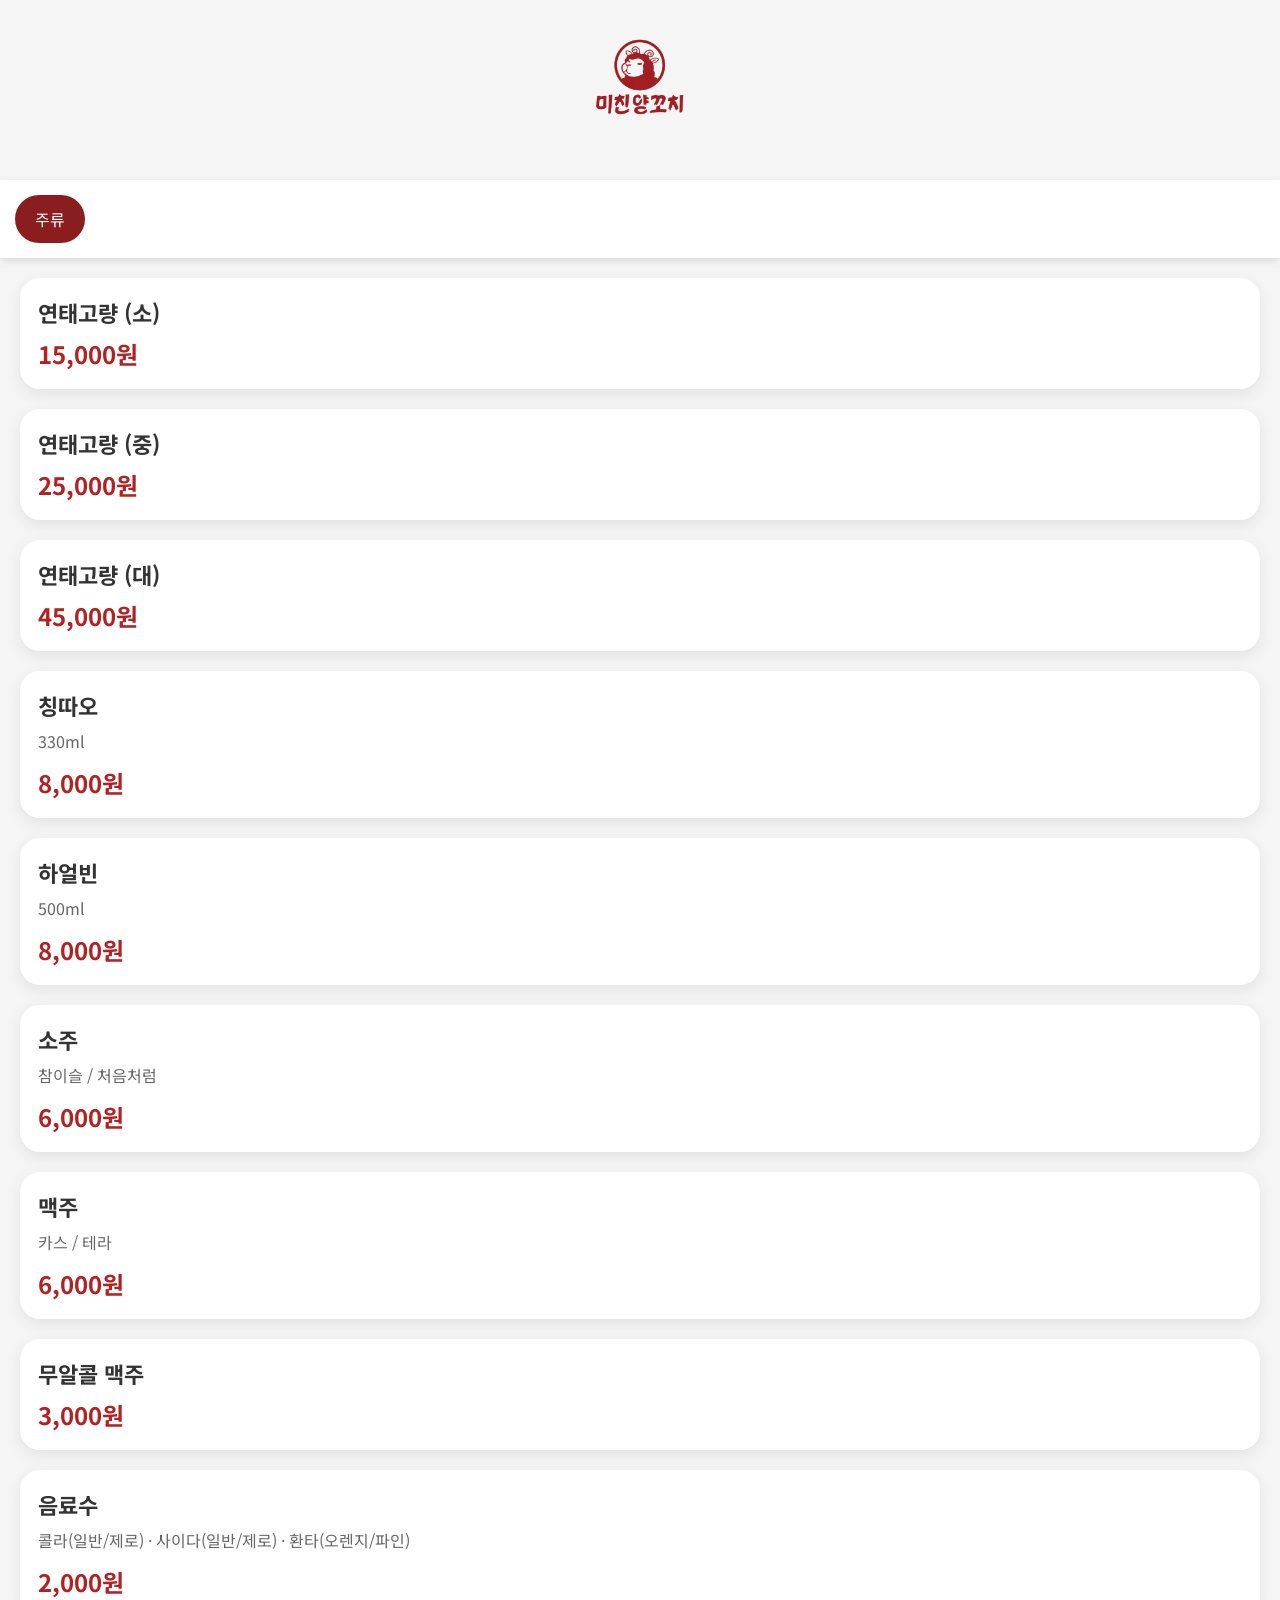
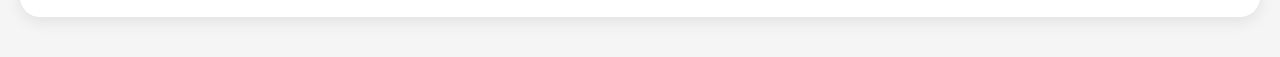
==== index.html @ 2ef43406 "수정완" ====
<!DOCTYPE html>
<html lang="ko">

<head>

<meta charset="UTF-8">
<meta name="viewport" content="width=device-width, initial-scale=1.0">

<title>미양이네 주류</title>

<link rel="stylesheet" href="style.css">

<link rel="preconnect" href="https://fonts.googleapis.com">
<link href="https://fonts.googleapis.com/css2?family=Noto+Sans+KR:wght@300;400;600;700&display=swap" rel="stylesheet">

</head>

<body>

<header>

    <img src="image.png" class="logo">


</header>



<div class="category">
    <button class="active">주류</button>
</div>



<div class="menu">

    <div class="card">

        <!--<img src="soju.jpg">-->

        <div class="info">

            <h2>연태고량 (소)</h2>

            <span>15,000원</span>

        </div>

    </div>





    <div class="card">

        <!--<img src="soju.jpg">-->

        <div class="info">

            <h2>연태고량 (중)</h2>

            <span>25,000원</span>

        </div>

    </div>

    <div class="card">

        <!--<img src="soju.jpg">-->

        <div class="info">

            <h2>연태고량 (대)</h2>

            <span>45,000원</span>

        </div>

    </div>



    <div class="card">

       <!--<img src="soju.jpg">-->

        <div class="info">

            <h2>칭따오</h2>

            <p>330ml</p>

            <span>8,000원</span>

        </div>

    </div>




    <div class="card">

        <!--<img src="soju.jpg">-->

        <div class="info">

            <h2>하얼빈</h2>

            <p>500ml</p>

            <span>8,000원</span>

        </div>

    </div>




    <div class="card">

        <!--<img src="soju.jpg">-->

        <div class="info">

            <h2>소주</h2>

            <p>참이슬 / 처음처럼</p>

            <span>6,000원</span>

        </div>

    </div>


    <div class="card">

        <!--<img src="soju.jpg">-->

        <div class="info">

            <h2>맥주</h2>

            <p>카스 / 테라</p>

            <span>6,000원</span>

        </div>

    </div>



    <div class="card">

        <!--<img src="soju.jpg">-->

        <div class="info">

            <h2>무알콜 맥주</h2>

            <span>3,000원</span>

        </div>

    </div>


    <div class="card">

        <!--<img src="soju.jpg">-->

        <div class="info">

            <h2>음료수</h2>

            <p>콜라(일반/제로) · 사이다(일반/제로) · 환타(오렌지/파인)</p>

            <span>2,000원</span>

        </div>

    </div>

</div>

</body>

</html>
---- style.css ----
*{

    margin:0;
    padding:0;
    box-sizing:border-box;
    font-family:'Noto Sans KR',sans-serif;
    
    }
    
    body{
    
    background:#f5f5f5;
    
    color:#333;
    
    }
    
    
    header{
    
    
    
    padding:35px 20px;
    
    text-align:center;
    
    color:white;
    
    }
    
    .logo{
    
    width:90px;
    
    margin-bottom:15px;
    
    }
    
    header h1{
    
    font-size:32px;
    
    }
    
    header p{
    
    margin-top:8px;
    
    opacity:.8;
    
    }
    
    
    
    .category{
    
    display:flex;
    
    overflow:auto;
    
    padding:15px;
    
    gap:10px;
    
    background:white;
    
    position:sticky;
    
    top:0;
    
    box-shadow:0 3px 8px rgba(0,0,0,.1);
    
    }
    
    .category button{
    
    border:none;
    
    background:#ddd;
    
    padding:12px 20px;
    
    border-radius:30px;
    
    font-size:16px;
    
    cursor:pointer;
    
    white-space:nowrap;
    
    }
    
    .category .active{
    
    background:#8A1E1E;
    
    color:white;
    
    }
    
    
    
    .menu{
    
    padding:20px;
    
    }
    
    
    
    .card{
    
    display:flex;
    
    background:white;
    
    border-radius:20px;
    
    overflow:hidden;
    
    margin-bottom:20px;
    
    box-shadow:0 5px 15px rgba(0,0,0,.08);
    
    transition:.3s;
    
    }
    
    .card:hover{
    
    transform:translateY(-5px);
    
    }
    
    
    
    .card img{
    
    width:130px;
    
    height:130px;
    
    object-fit:cover;
    
    }
    
    
    
    .info{
    
    padding:18px;
    
    display:flex;
    
    flex-direction:column;
    
    justify-content:center;
    
    }
    
    
    
    .info h2{
    
    font-size:22px;
    
    margin-bottom:8px;
    
    }
    
    
    
    .info p{
    
    color:#666;
    
    margin-bottom:12px;
    
    }
    
    
    
    .info span{
    
    font-size:24px;
    
    font-weight:bold;
    
    color:#B22222;
    
    }
    
    
    
    footer{
    
    padding:30px;
    
    text-align:center;
    
    color:#777;
    
    }
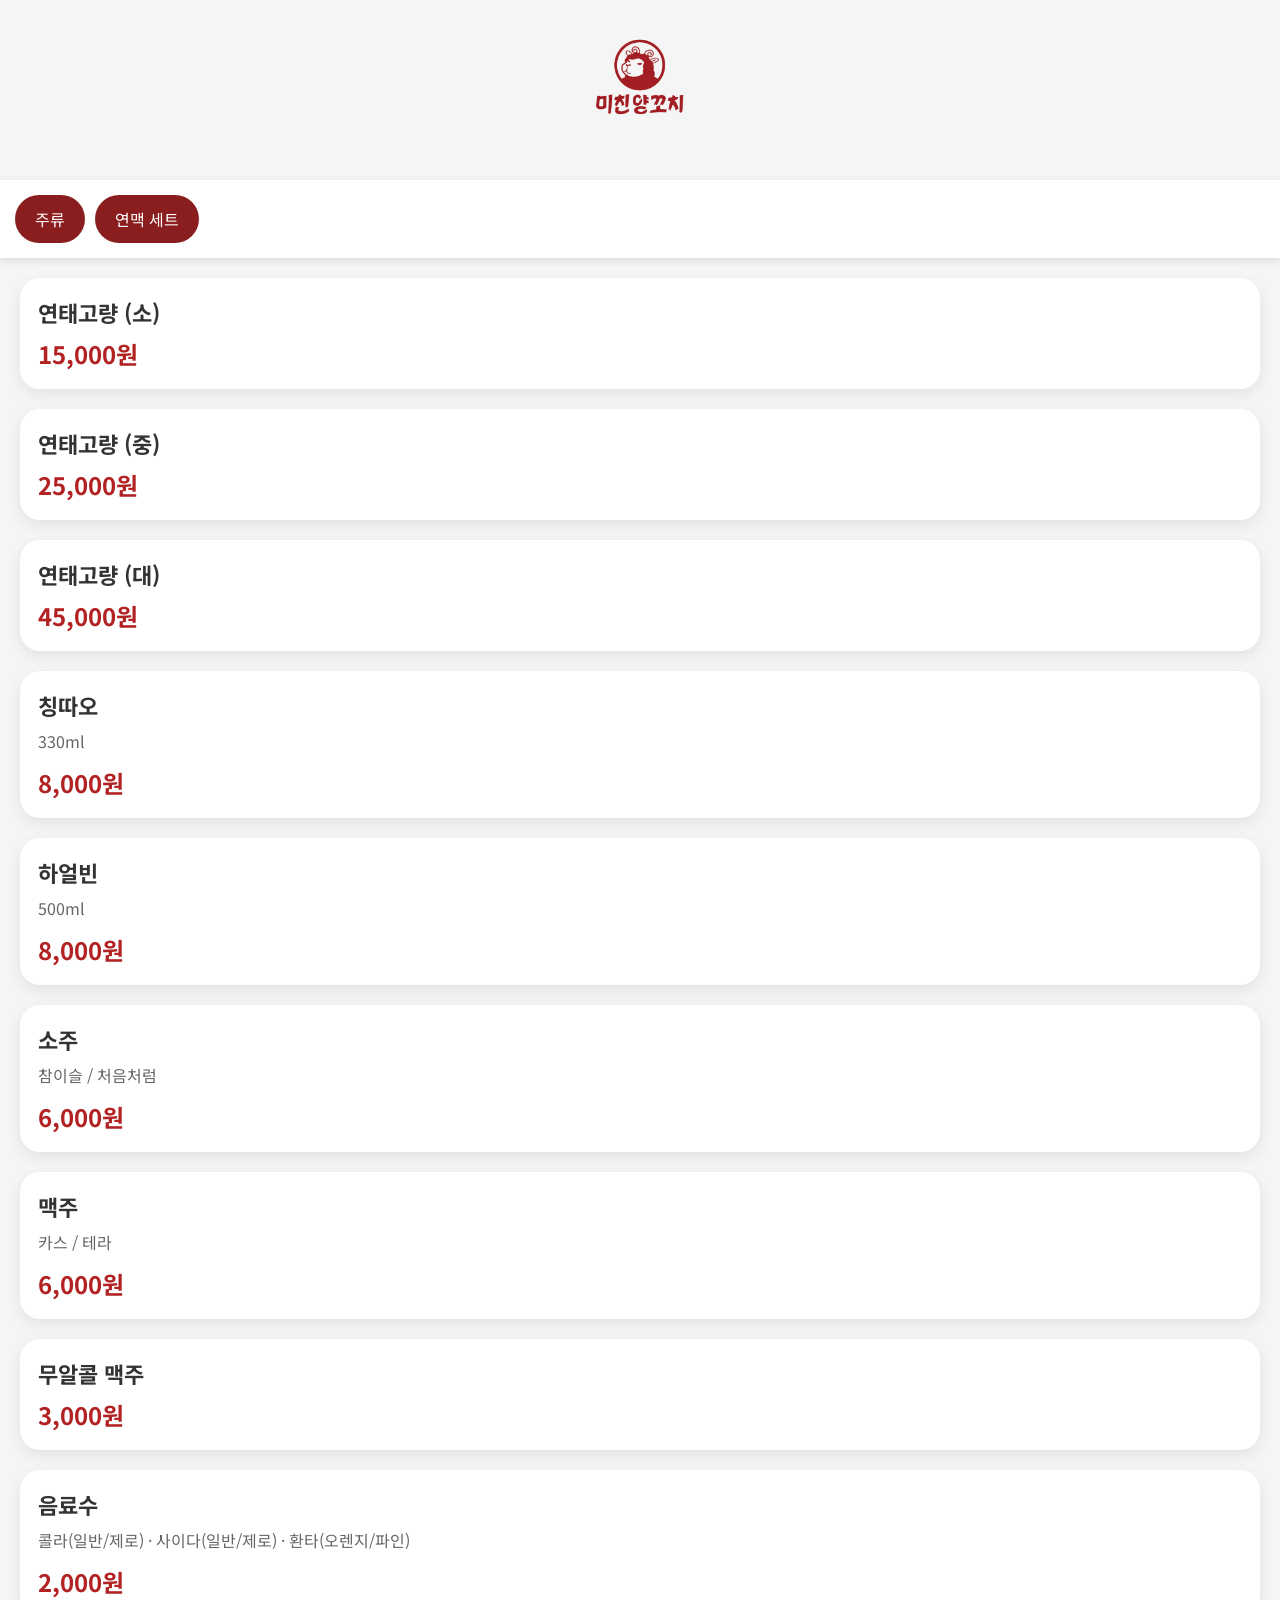
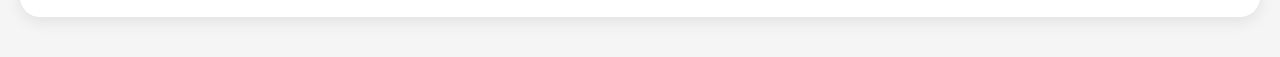
==== commit 04e5b513: "0924 ver.1" ====
--- a/index.html
+++ b/index.html
@@ -28,6 +28,7 @@
 
 <div class="category">
     <button class="active">주류</button>
+    <button class="active">연맥 세트</button>
 </div>
 
 
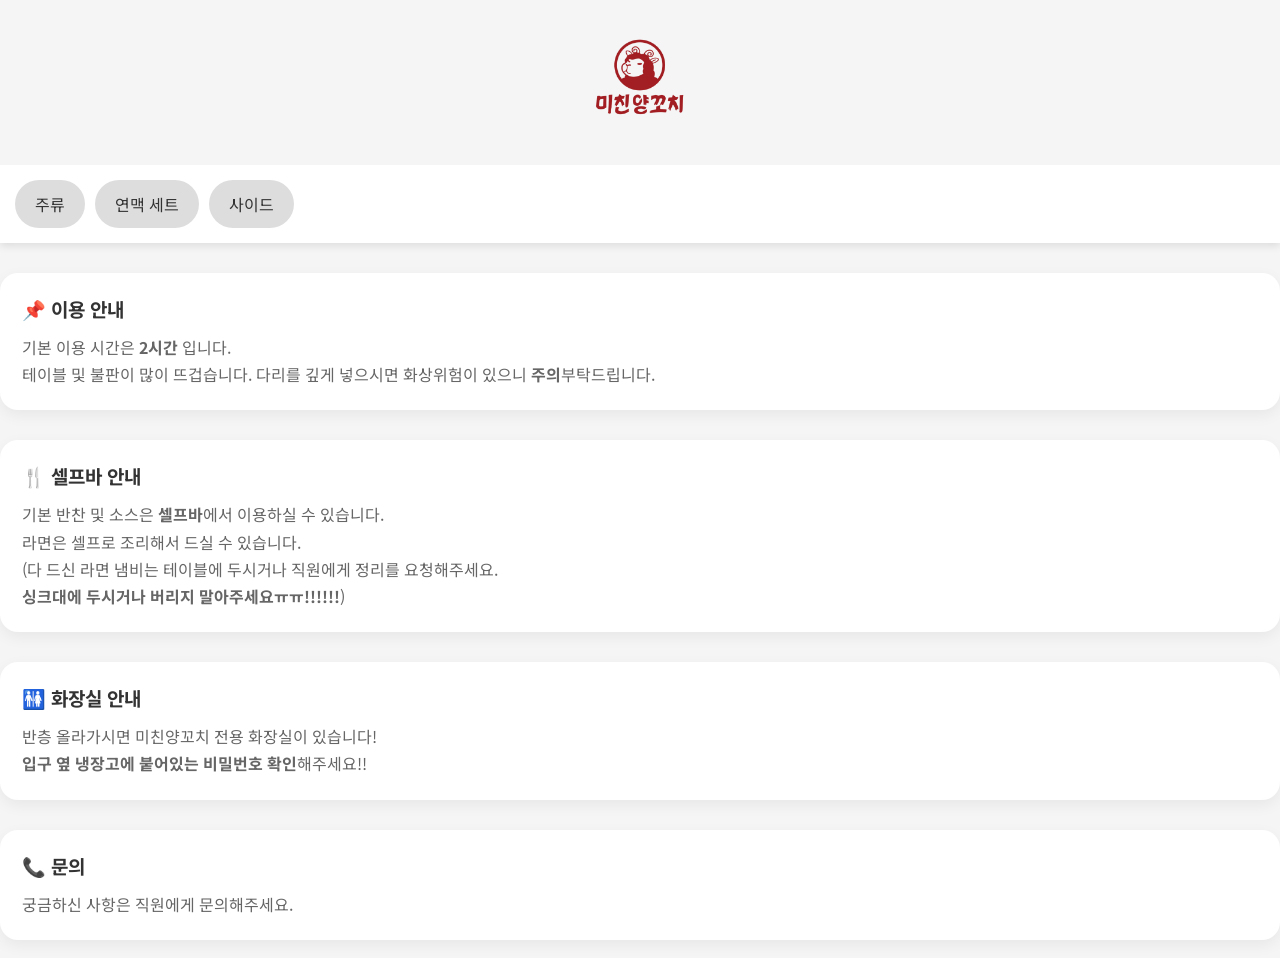
==== commit 1ed3d153: "0924 ver.3" ====
--- a/index.html
+++ b/index.html
@@ -2,193 +2,15 @@
 <html lang="ko">
 
 <head>
+    <meta charset="UTF-8">
+    <meta name="viewport" content="width=device-width, initial-scale=1.0">
 
-<meta charset="UTF-8">
-<meta name="viewport" content="width=device-width, initial-scale=1.0">
+    <title>미양이네 주류</title>
 
-<title>미양이네 주류</title>
-
-<link rel="stylesheet" href="style.css">
-
-<link rel="preconnect" href="https://fonts.googleapis.com">
-<link href="https://fonts.googleapis.com/css2?family=Noto+Sans+KR:wght@300;400;600;700&display=swap" rel="stylesheet">
-
+    <meta http-equiv="refresh" content="0; url=main.html">
 </head>
 
 <body>
-
-<header>
-
-    <img src="image.png" class="logo">
-
-
-</header>
-
-
-
-<div class="category">
-    <button class="active">주류</button>
-    <button class="active">연맥 세트</button>
-</div>
-
-
-
-<div class="menu">
-
-    <div class="card">
-
-        <!--<img src="soju.jpg">-->
-
-        <div class="info">
-
-            <h2>연태고량 (소)</h2>
-
-            <span>15,000원</span>
-
-        </div>
-
-    </div>
-
-
-
-
-
-    <div class="card">
-
-        <!--<img src="soju.jpg">-->
-
-        <div class="info">
-
-            <h2>연태고량 (중)</h2>
-
-            <span>25,000원</span>
-
-        </div>
-
-    </div>
-
-    <div class="card">
-
-        <!--<img src="soju.jpg">-->
-
-        <div class="info">
-
-            <h2>연태고량 (대)</h2>
-
-            <span>45,000원</span>
-
-        </div>
-
-    </div>
-
-
-
-    <div class="card">
-
-       <!--<img src="soju.jpg">-->
-
-        <div class="info">
-
-            <h2>칭따오</h2>
-
-            <p>330ml</p>
-
-            <span>8,000원</span>
-
-        </div>
-
-    </div>
-
-
-
-
-    <div class="card">
-
-        <!--<img src="soju.jpg">-->
-
-        <div class="info">
-
-            <h2>하얼빈</h2>
-
-            <p>500ml</p>
-
-            <span>8,000원</span>
-
-        </div>
-
-    </div>
-
-
-
-
-    <div class="card">
-
-        <!--<img src="soju.jpg">-->
-
-        <div class="info">
-
-            <h2>소주</h2>
-
-            <p>참이슬 / 처음처럼</p>
-
-            <span>6,000원</span>
-
-        </div>
-
-    </div>
-
-
-    <div class="card">
-
-        <!--<img src="soju.jpg">-->
-
-        <div class="info">
-
-            <h2>맥주</h2>
-
-            <p>카스 / 테라</p>
-
-            <span>6,000원</span>
-
-        </div>
-
-    </div>
-
-
-
-    <div class="card">
-
-        <!--<img src="soju.jpg">-->
-
-        <div class="info">
-
-            <h2>무알콜 맥주</h2>
-
-            <span>3,000원</span>
-
-        </div>
-
-    </div>
-
-
-    <div class="card">
-
-        <!--<img src="soju.jpg">-->
-
-        <div class="info">
-
-            <h2>음료수</h2>
-
-            <p>콜라(일반/제로) · 사이다(일반/제로) · 환타(오렌지/파인)</p>
-
-            <span>2,000원</span>
-
-        </div>
-
-    </div>
-
-</div>
-
 </body>
 
 </html>
